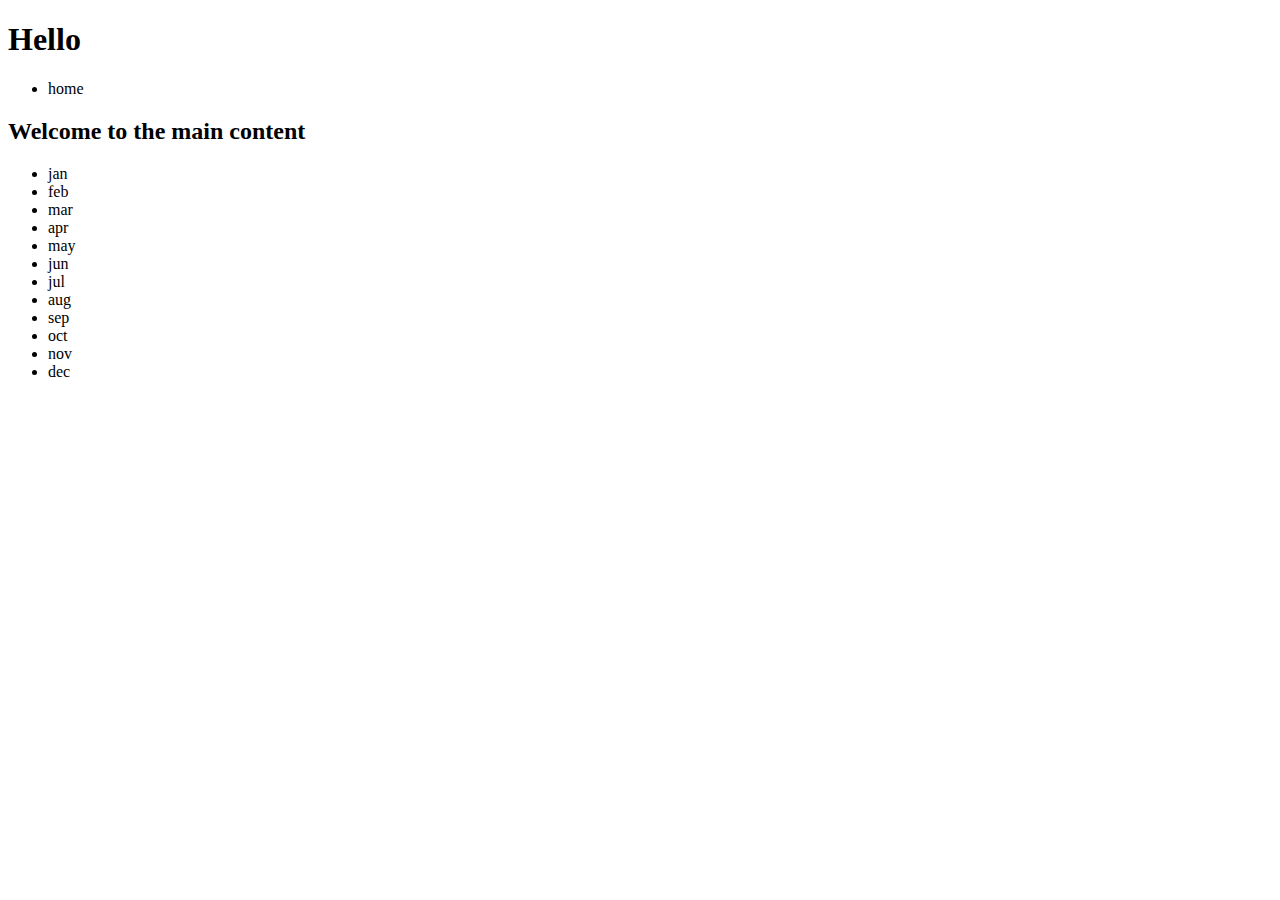
==== index.html @ b2242946 "to start" ====
<!DOCTYPE html>
<html>
<head>
  <title>Cookie Stand</title>
</head>
<body>
  <header>
    <h1>Hello</h1>
    <nav class="main-nav">
      <ul>
        <li>home</li>
      </ul>
    </nav>
  </header>
  <main class="container">
    <section id="months" class="main-content">
      <h2>Welcome to the main content</h2>

      
    </section>
  </main>
  <footer></footer>
  <script src="app.js"></script>
</body>
</html>
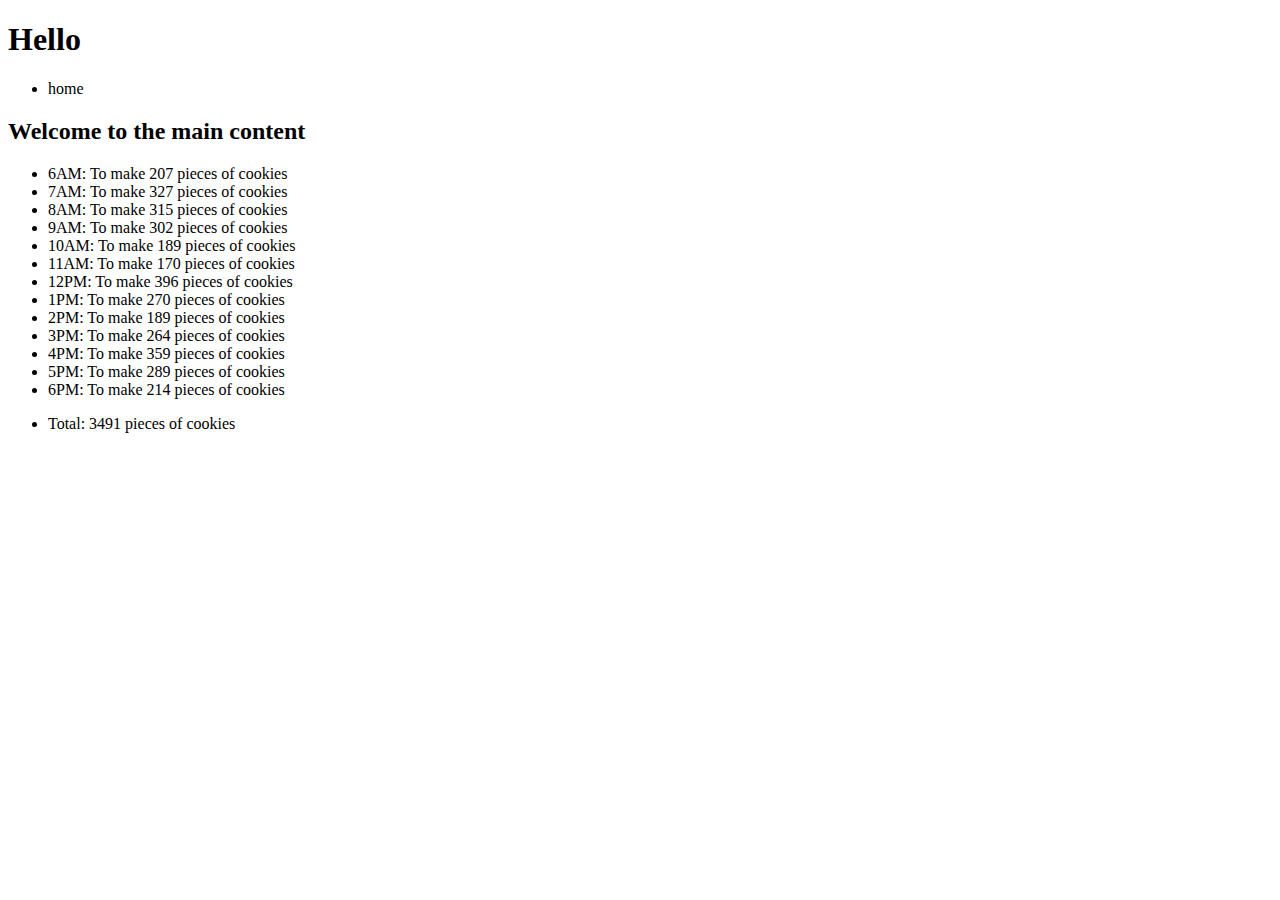
==== commit bec194d8: "complete for loop" ====
--- a/index.html
+++ b/index.html
@@ -13,9 +13,9 @@
     </nav>
   </header>
   <main class="container">
-    <section id="months" class="main-content">
+    <section id="cookies" class="main-content">
       <h2>Welcome to the main content</h2>
-
+    
       
     </section>
   </main>
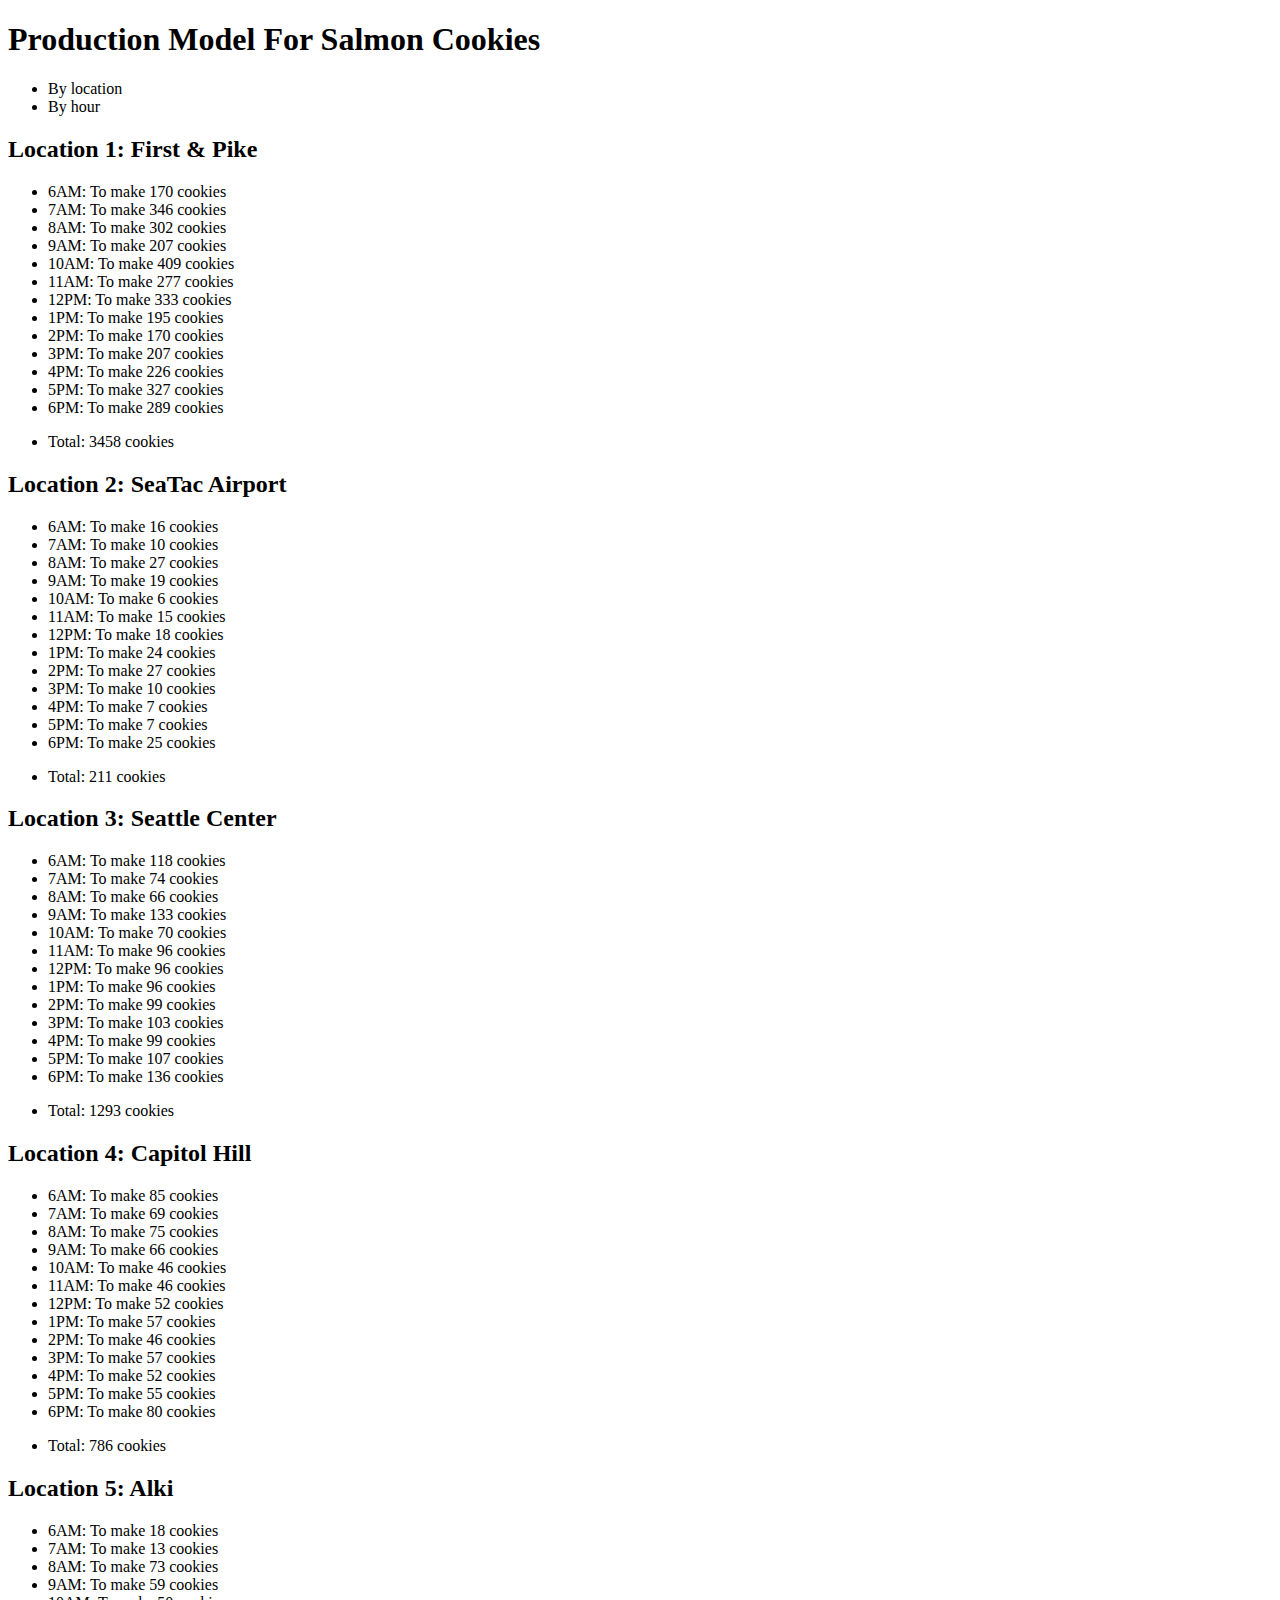
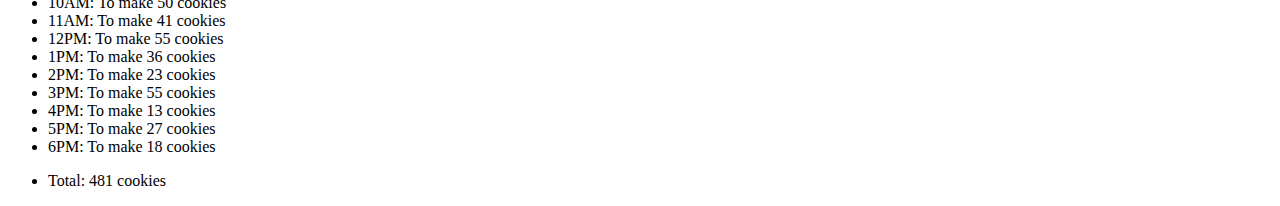
==== commit e95af745: "five objects completed" ====
--- a/index.html
+++ b/index.html
@@ -5,16 +5,37 @@
 </head>
 <body>
   <header>
-    <h1>Hello</h1>
+    <h1>Production Model For Salmon Cookies</h1>
     <nav class="main-nav">
       <ul>
-        <li>home</li>
+        <li>By location</li>
+        <li>By hour</li>
       </ul>
     </nav>
   </header>
   <main class="container">
-    <section id="cookies" class="main-content">
-      <h2>Welcome to the main content</h2>
+    <section id="cookies1" class="main-content">
+      <h2>Location 1: First & Pike</h2>
+    
+      
+    </section>
+    <section id="cookies2" class="main-content">
+      <h2>Location 2: SeaTac Airport</h2>
+    
+      
+    </section>
+    <section id="cookies3" class="main-content">
+      <h2>Location 3: Seattle Center</h2>
+    
+      
+    </section>
+    <section id="cookies4" class="main-content">
+      <h2>Location 4: Capitol Hill</h2>
+    
+      
+    </section>
+    <section id="cookies5" class="main-content">
+      <h2>Location 5: Alki</h2>
     
       
     </section>
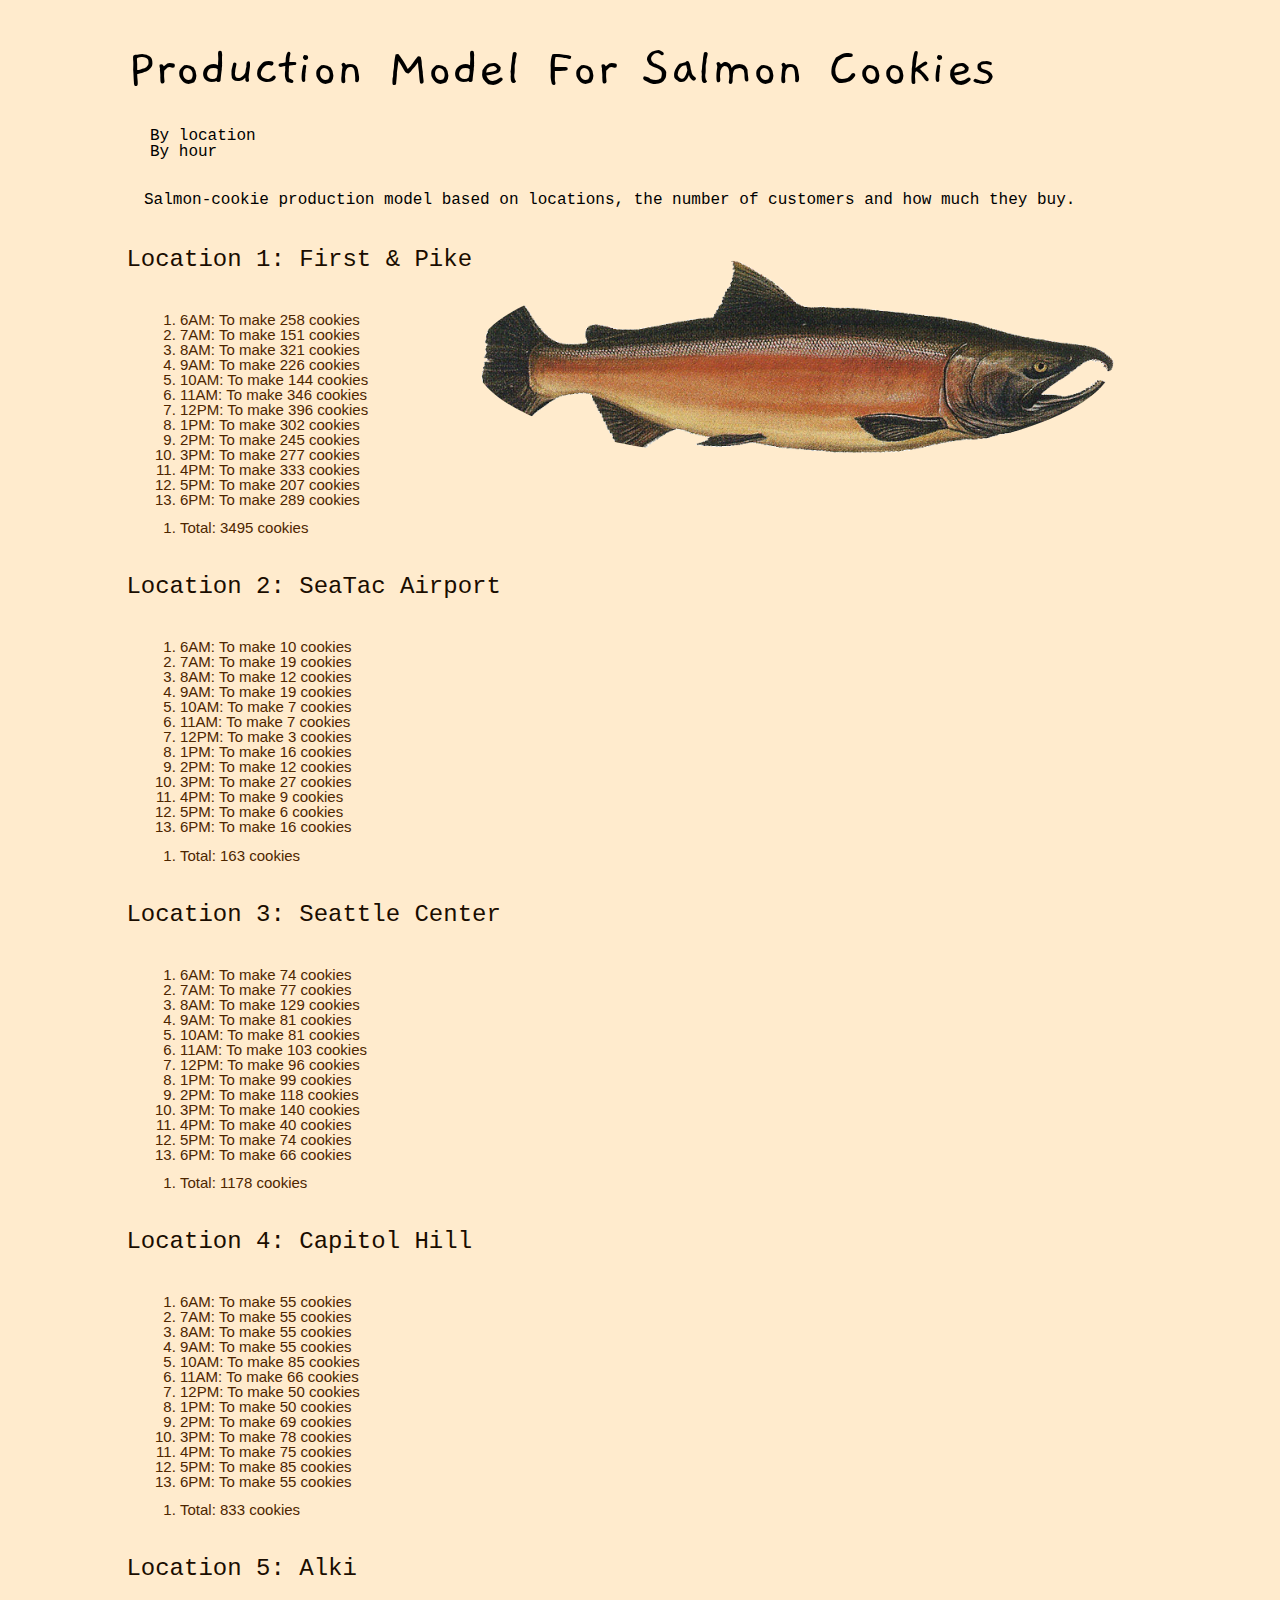
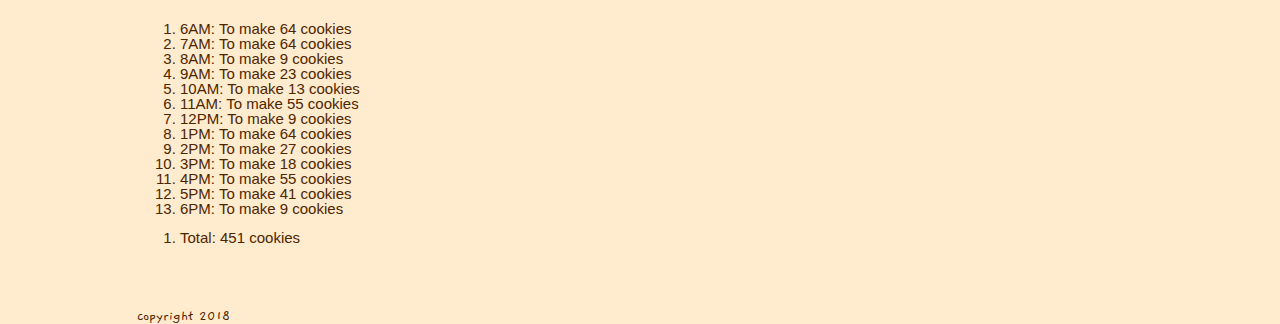
==== commit 20067ba1: "css added" ====
--- a/index.html
+++ b/index.html
@@ -2,36 +2,48 @@
 <html>
 <head>
   <title>Cookie Stand</title>
+  <link href="https://fonts.googleapis.com/css?family=Amiko|Gaegu|Indie+Flower|Knewave|Titillium+Web" rel="stylesheet">
+  <link rel="stylesheet" href="css/reset.css">
+  <link rel="stylesheet" href="css/style.css">
 </head>
 <body>
   <header>
     <h1>Production Model For Salmon Cookies</h1>
+    <br></br>
     <nav class="main-nav">
-      <ul>
+      <ol>
         <li>By location</li>
         <li>By hour</li>
-      </ul>
+
+        <br></br>
+      </ol>
+
     </nav>
+
   </header>
   <main class="container">
+    <div>
+      <p>Salmon-cookie production model based on locations, the number of customers and how much they buy.</p>
+    </div> 
+    <img src="salmon.png" alt="salmon"/>
     <section id="cookies1" class="main-content">
       <h2>Location 1: First & Pike</h2>
-    
+
       
     </section>
     <section id="cookies2" class="main-content">
       <h2>Location 2: SeaTac Airport</h2>
-    
+
       
     </section>
     <section id="cookies3" class="main-content">
       <h2>Location 3: Seattle Center</h2>
-    
+
       
     </section>
     <section id="cookies4" class="main-content">
       <h2>Location 4: Capitol Hill</h2>
-    
+
       
     </section>
     <section id="cookies5" class="main-content">
@@ -39,8 +51,10 @@
     
       
     </section>
+    <br></br>
+    <br></br> 
   </main>
-  <footer></footer>
+  <footer>copyright 2018</footer>
   <script src="app.js"></script>
 </body>
 </html>--- a/css/style.css
+++ b/css/style.css
@@ -0,0 +1,68 @@
+h1 {
+    font: bold;
+    font-size: 3.5em; 
+    text-indent: 4ch;
+    font-family: 'Gaegu', cursive;
+}
+
+h2 {
+    font: bold;
+    font-size: 1.5em; 
+    text-indent: 6ch;
+    margin: 40px;
+    color: #1a0d00;
+}
+
+div {
+    /* text-indent: 10ch; */
+    margin-left: 15ch;
+}
+
+footer {
+    text-indent: 9.5ch;
+}
+
+
+
+ol {
+    margin-left: 150px;
+    list-style-type: none;
+}
+
+ul {
+    margin-left: 180px;
+    list-style-type: square type disc;
+    font-family: 'Helvetica';
+    margin-top: 10pt;
+    color: #4d2600;
+    font-size: 15px;
+}
+
+
+body {
+    font-family: 'Courier New';
+    background-color: blanchedalmond;
+
+}
+
+img {
+    border-radius: 70%;
+    max-width: 50%;
+    opacity: 1;
+    float: right;
+    margin-right: 13%;
+    margin-top: 4%;
+}
+
+
+header {
+    margin-top: 40px;
+}
+
+footer {
+    color: #4d2600;
+    font: bold;
+    font-size: 15px;
+    font-family: 'Gaegu', cursive;
+    margin-left: 4%;
+}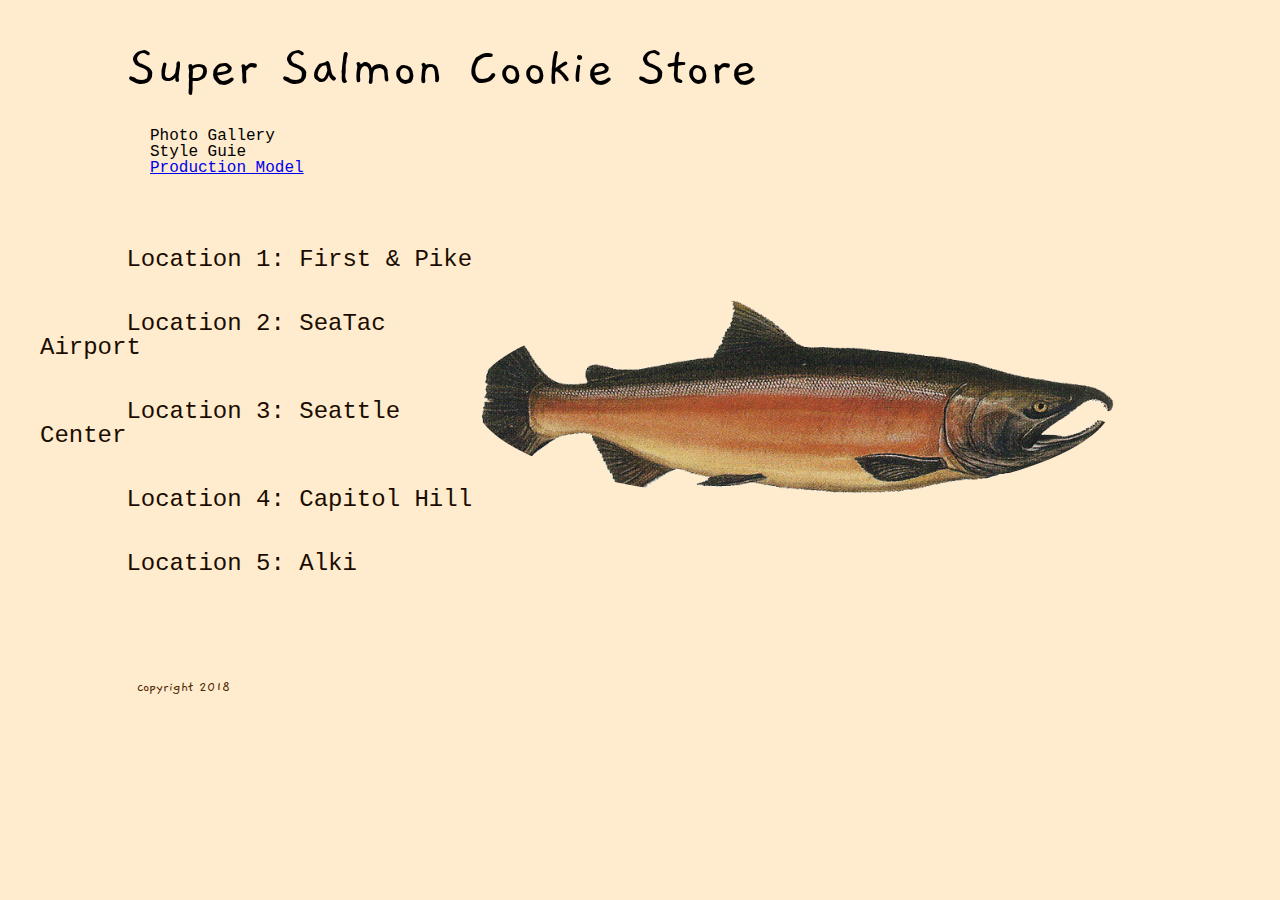
==== commit 8d27e7a7: "table contents ready. still have format issues" ====
--- a/index.html
+++ b/index.html
@@ -8,13 +8,13 @@
 </head>
 <body>
   <header>
-    <h1>Production Model For Salmon Cookies</h1>
+    <h1>Super Salmon Cookie Store</h1>
     <br></br>
     <nav class="main-nav">
       <ol>
-        <li>By location</li>
-        <li>By hour</li>
-
+        <li>Photo Gallery</li>
+        <li>Style Guie</li>
+        <li> <a href="table.html">Production Model </a></li>
         <br></br>
       </ol>
 
@@ -23,7 +23,7 @@
   </header>
   <main class="container">
     <div>
-      <p>Salmon-cookie production model based on locations, the number of customers and how much they buy.</p>
+      <p></p>
     </div> 
     <img src="salmon.png" alt="salmon"/>
     <section id="cookies1" class="main-content">
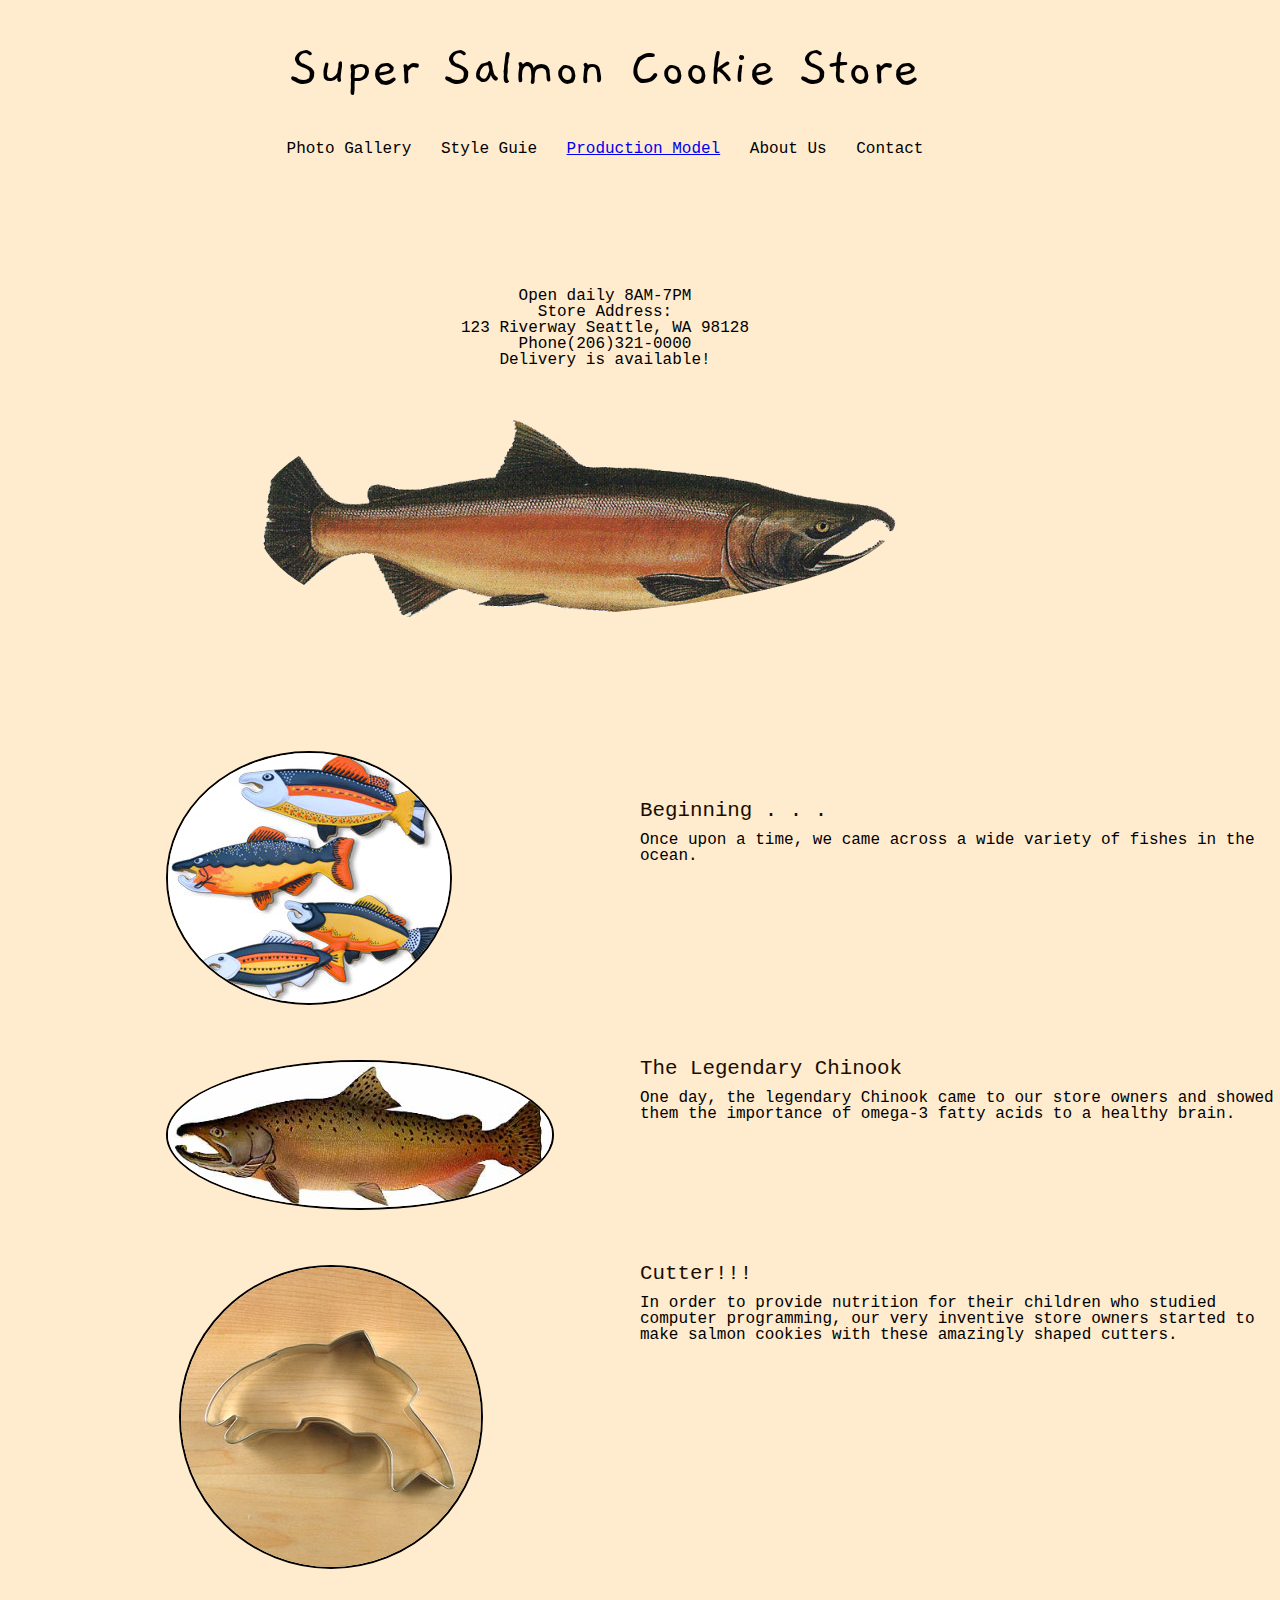
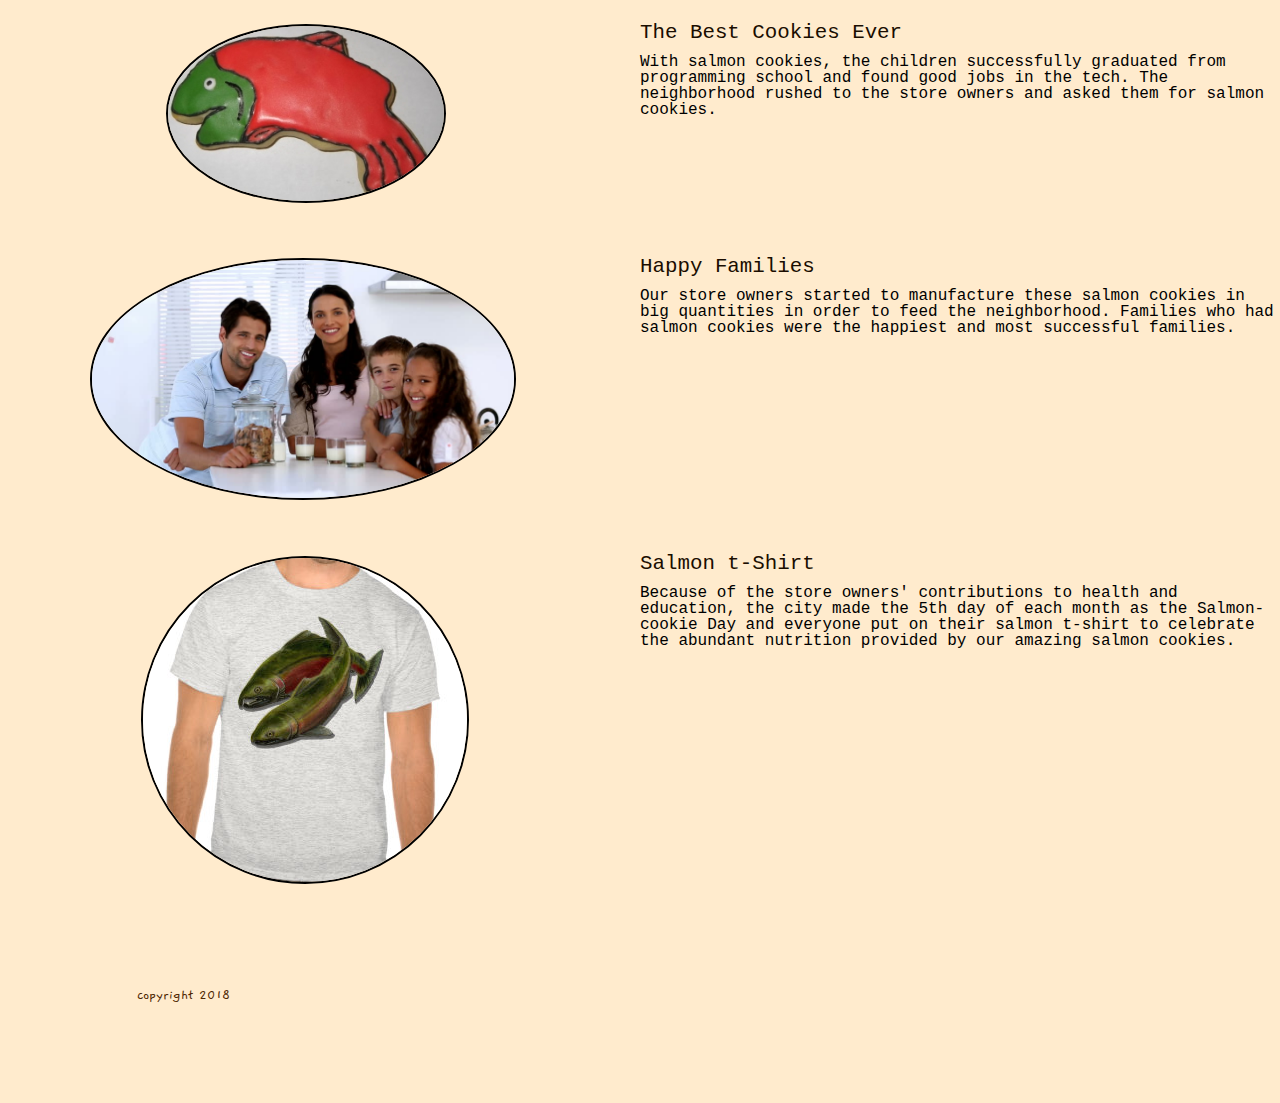
==== commit 8717f155: "fixed table. css" ====
--- a/index.html
+++ b/index.html
@@ -9,50 +9,97 @@
 <body>
   <header>
     <h1>Super Salmon Cookie Store</h1>
-    <br></br>
+
     <nav class="main-nav">
-      <ol>
+      <ol class = "nav">
         <li>Photo Gallery</li>
         <li>Style Guie</li>
-        <li> <a href="table.html">Production Model </a></li>
-        <br></br>
+        <li> <a href="sales.html">Production Model </a></li>
+        <li>About Us</li>
+        <li>Contact</li>
+      </ol>
+    </nav>
+
+    <ol class="contact">
+        <li>Open daily 8AM-7PM</li>
+        <li>Store Address:</li>
+        <li>123 Riverway Seattle, WA 98128</li>
+        <li>Phone(206)321-0000</li>
+        <li>Delivery is available!</li>
       </ol>
 
-    </nav>
 
   </header>
   <main class="container">
-    <div>
-      <p></p>
+
+    <div class="salmon-pix">
+      <img src="salmon.png" alt="salmon" class= "salmon"/>
     </div> 
-    <img src="salmon.png" alt="salmon"/>
-    <section id="cookies1" class="main-content">
-      <h2>Location 1: First & Pike</h2>
 
+
+
+  <div class = "div-fish">
+      <img src="/Pictures/1 fish.jpg" alt="fish" class = "fish">
+
+      <div class="main-content">
+        <h2 class = "title2">Beginning . . . </h2>
+          <p>Once upon a time, we came across a wide variety of fishes in the ocean. </p>
+      </div>
+  </div> 
+
+
+  <div class = "div-chinook">
+      <img src="/Pictures/2 chinook.jpg" alt="chinook" class = "chinook">
+
+      <div class="main-content">
+          <h2 class = "title2">The Legendary Chinook</h2>
+            <p>One day, the legendary Chinook came to our store owners and showed them the importance of omega-3 fatty acids to a healthy brain.</p>
+      </div>
+  </div> 
+
+
+  <div class = "div-cutter">
+      <img src="/Pictures/3 cutter.jpg" alt="cutter" class = "cutter">
+
+      <div class="main-content">
+          <h2 class = "title2">Cutter!!!</h2>
+            <p>In order to provide nutrition for their children who studied computer programming, our very inventive store owners started to make salmon cookies with these amazingly shaped cutters.</p>
+      </div>
+  </div> 
+ 
+    
+  <div class = "div-frosted-cookie">
+      <img src="/Pictures/4 frosted-cookie.jpg" alt="frosted" class = "frosted">
+
+      <div class="main-content">
+          <h2 class = "title2">The Best Cookies Ever</h2>
+            <p>With salmon cookies, the children successfully graduated from programming school and found good jobs in the tech. The neighborhood rushed to the store owners and asked them for salmon cookies.</p>
+      </div>
+  </div> 
       
-    </section>
-    <section id="cookies2" class="main-content">
-      <h2>Location 2: SeaTac Airport</h2>
 
-      
-    </section>
-    <section id="cookies3" class="main-content">
-      <h2>Location 3: Seattle Center</h2>
+  <div class = "div-family">
+      <img src="/Pictures/5 family.jpg" alt="family" class = "family">
 
-      
-    </section>
-    <section id="cookies4" class="main-content">
-      <h2>Location 4: Capitol Hill</h2>
+      <div class="main-content">
+          <h2 class = "title2">Happy Families</h2>
+            <p>Our store owners started to manufacture these salmon cookies in big quantities in order to feed the neighborhood. Families who had salmon cookies were the happiest and most successful families.</p>
+      </div>
+  </div> 
 
-      
-    </section>
-    <section id="cookies5" class="main-content">
-      <h2>Location 5: Alki</h2>
+
+  <div class = "div-shirt">
+      <img src="/Pictures/6 shirt.jpg" alt="shirt" class = "shirt">
+
+      <div class="main-content">
+          <h2 class = "title2">Salmon t-Shirt</h2>
+            <p>Because of the store owners' contributions to health and education, the city made the 5th day of each month as the Salmon-cookie Day and everyone put on their salmon t-shirt to celebrate the abundant nutrition provided by our amazing salmon cookies.</p>
+      </div>
+  </div> 
+
+
+
     
-      
-    </section>
-    <br></br>
-    <br></br> 
   </main>
   <footer>copyright 2018</footer>
   <script src="app.js"></script>
--- a/css/style.css
+++ b/css/style.css
@@ -1,42 +1,44 @@
+header {
+    margin-top: 40px;
+    margin-right: 70px;
+}
+
+
 h1 {
     font: bold;
     font-size: 3.5em; 
-    text-indent: 4ch;
     font-family: 'Gaegu', cursive;
+    text-align: center;
+    margin-bottom: 35px;
 }
 
 h2 {
     font: bold;
     font-size: 1.5em; 
-    text-indent: 6ch;
-    margin: 40px;
+    margin-bottom: 10px;
     color: #1a0d00;
 }
 
-div {
-    /* text-indent: 10ch; */
-    margin-left: 15ch;
+nav li {
+    display: inline-block;
+    padding: 10px;
 }
 
-footer {
-    text-indent: 9.5ch;
+ol.nav {
+    list-style-type: none;
+    margin-up: 50px;
+    text-align: center;
+    margin-bottom: 10%;
+}
+
+ol.contact {
+    margin-top: 20px;
+    text-align: center;
+    /* list-style-type: none;
+    text-align: right; */
 }
 
 
-
-ol {
-    margin-left: 150px;
-    list-style-type: none;
-}
-
-ul {
-    margin-left: 180px;
-    list-style-type: square type disc;
-    font-family: 'Helvetica';
-    margin-top: 10pt;
-    color: #4d2600;
-    font-size: 15px;
-}
 
 
 body {
@@ -45,19 +47,146 @@
 
 }
 
-img {
-    border-radius: 70%;
-    max-width: 50%;
-    opacity: 1;
-    float: right;
-    margin-right: 13%;
-    margin-top: 4%;
+
+footer {
+    margin-top: 100px;
+    text-indent: 9.5ch;
+    margin-bottom: 100px;
 }
 
 
-header {
-    margin-top: 40px;
+/* below are items-specific */
+
+/* BIG SALMON PIX */
+
+
+div.salmon-pix {
+    width: 100%;
+    margin-bottom: 10%;
 }
+
+img.salmon  {
+    border-radius: 70%;
+    max-width: 50%;
+    margin-top: 4%;
+    align-content: center;
+    padding-left: 20%;
+}
+
+/* GROUP FISH */
+
+
+img.fish  {
+    border-radius: 70%;
+    margin-left: 13%;
+    position: relative;
+    border: 2px solid black;
+}
+
+
+h2.title2 {
+    font: bold;
+    font-size: 1.3em; 
+}
+
+div.main-content {
+    float: right; 
+    /* margin-left: 50%; */
+    /* margin-right: 0px; */
+    /* position: absolute;  */
+    margin-top:50px;
+    padding-right: 0px;
+    width:50%;
+}
+
+
+div.main-content1 {
+    float: right; 
+    margin-left: 50%;
+    /* margin-right: 0px; */
+    position: absolute; 
+    margin-top:50px;
+}
+
+
+/* ONE CHINOOK PIX */
+
+img.chinook  {
+    position: relative;
+    border-radius: 70%;
+    max-width: 30%;
+    align-items: left;
+    margin-left: 13%;
+    margin-top: 4%;
+    border: 2px solid black;
+}
+
+
+/* CUTTER */
+
+.div-fish {
+    width: 100%;
+}
+
+img.cutter  {
+    position: relative;
+    border-radius: 70%;
+    max-width: 25%;
+    margin-top: 4%;
+    margin-left: 14%;
+    border: 2px solid black;
+}
+
+
+/* FROSTED */
+
+.div-frosted-cookie {
+    width: 100%;
+}
+
+img.frosted  {
+    position: relative;
+    border-radius: 70%;
+    max-width: 35%;
+    margin-top: 4%;
+    margin-left: 13%;
+    border: 2px solid black;
+}
+
+
+/* FAMILIES */
+
+.div-family {
+    width: 100%;
+}
+
+img.family  {
+    position: relative;
+    border-radius: 70%;
+    max-width: 33%;
+    margin-top: 4%;
+    margin-left: 7%;
+    border: 2px solid black;
+}
+
+
+/* T-SHIRT */
+
+.div-shirt {
+    width: 100%;
+}
+
+img.shirt  {
+    position: relative;
+    border-radius: 60%;
+    max-width: 30%;
+    margin-top: 4%;
+    margin-left: 11%;
+    border: 2px solid black;
+}
+
+
+
 
 footer {
     color: #4d2600;
